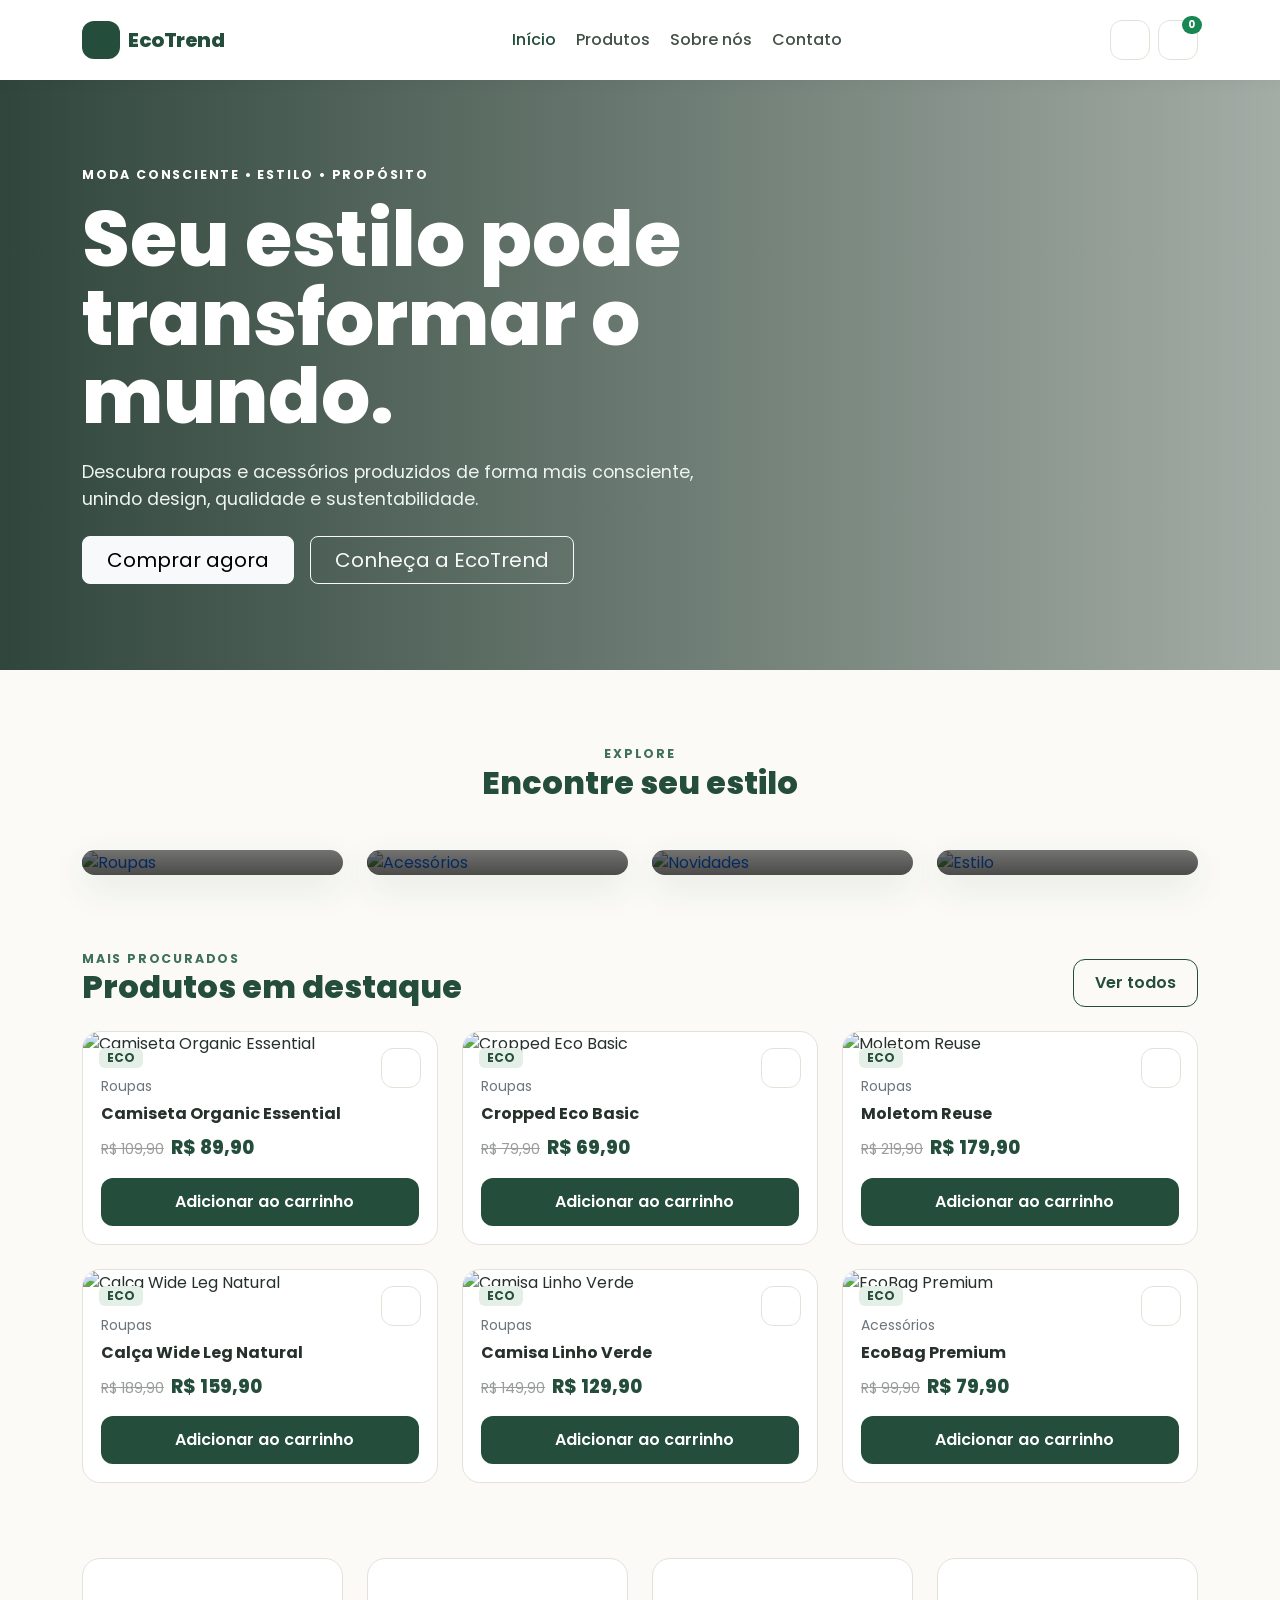
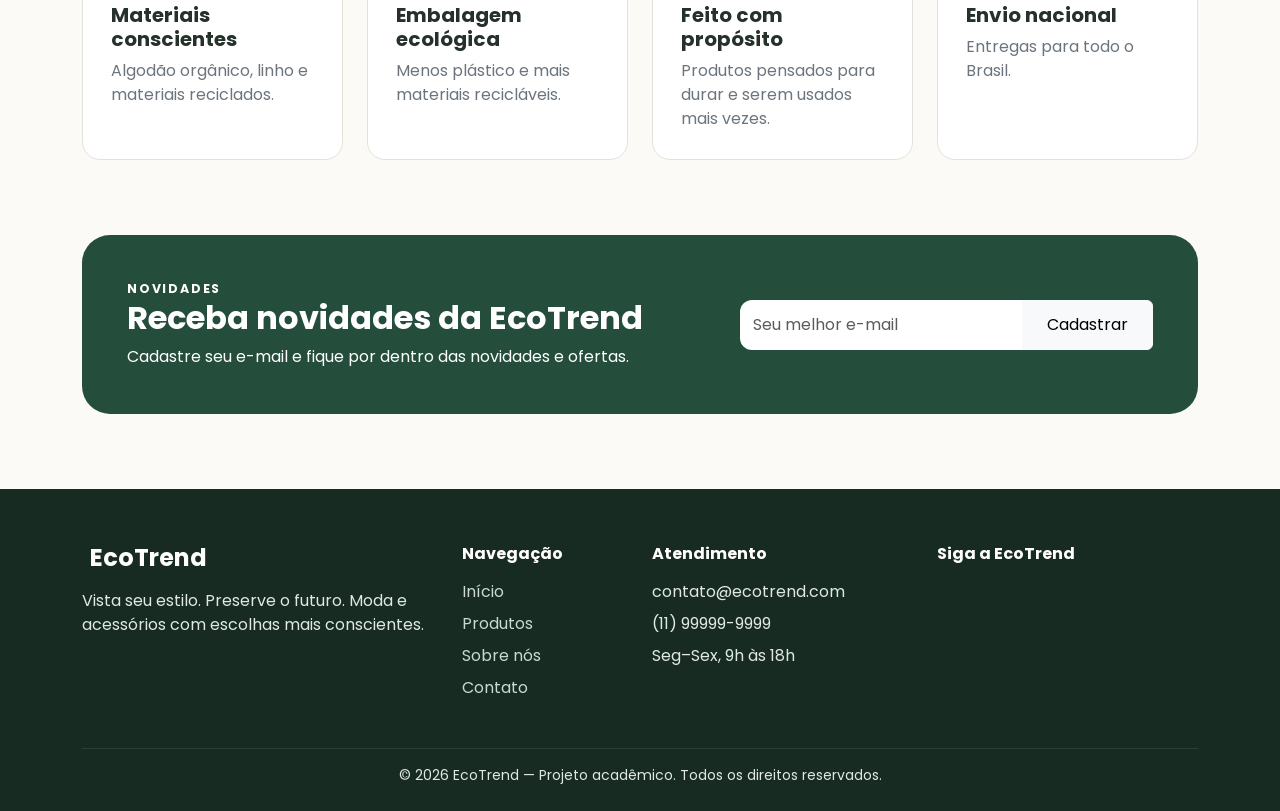
==== index.html @ 38ad5c8c "add coisas" ====
<!doctype html>
<html lang="pt-BR">

<head>
    <meta charset="utf-8">
    <meta name="viewport" content="width=device-width, initial-scale=1">
    <title>Início | EcoTrend</title>
    <link rel="preconnect" href="https://fonts.googleapis.com">
    <link rel="preconnect" href="https://fonts.gstatic.com" crossorigin>
    <link href="https://fonts.googleapis.com/css2?family=Poppins:wght@300;400;500;600;700;800&display=swap"
        rel="stylesheet">
    <link href="https://cdn.jsdelivr.net/npm/bootstrap@5.3.8/dist/css/bootstrap.min.css" rel="stylesheet">
    <link rel="stylesheet" href="https://cdnjs.cloudflare.com/ajax/libs/font-awesome/7.0.0/css/all.min.css">
    <link rel="stylesheet" href="css/style.css">
</head>

<body>
    <nav class="navbar navbar-expand-lg sticky-top">
        <div class="container py-2">
            <a class="navbar-brand brand d-flex align-items-center" href="index.html"><span class="brand-mark"><i
                        class="fa-solid fa-leaf"></i></span>EcoTrend</a>
            <button class="navbar-toggler" type="button" data-bs-toggle="collapse" data-bs-target="#nav"><span
                    class="navbar-toggler-icon"></span></button>
            <div class="collapse navbar-collapse" id="nav">
                <ul class="navbar-nav mx-auto">
                    <li class="nav-item"><a class="nav-link active" href="index.html"><i
                                class="fa-solid fa-house me-1"></i>Início</a></li>
                    <li class="nav-item"><a class="nav-link " href="produtos.html"><i
                                class="fa-solid fa-grid-2 me-1"></i>Produtos</a></li>
                    <li class="nav-item"><a class="nav-link " href="sobre.html"><i
                                class="fa-solid fa-users me-1"></i>Sobre nós</a></li>
                    <li class="nav-item"><a class="nav-link " href="contato.html"><i
                                class="fa-solid fa-envelope me-1"></i>Contato</a></li>
                </ul>
                <div class="d-flex align-items-center gap-2">
                    <button class="icon-btn theme-toggle" title="Modo escuro"><i class="fa-solid fa-moon"></i></button>
                    <a class="icon-btn position-relative" href="carrinho.html" title="Carrinho"><i
                            class="fa-solid fa-bag-shopping"></i><span
                            class="badge rounded-pill bg-success cart-badge cart-count">0</span></a>
                </div>
            </div>
        </div>
    </nav>
    <section class="hero">
        <div class="container">
            <div class="row">
                <div class="col-lg-8">
                    <div class="eyebrow text-white mb-3">Moda consciente • Estilo • Propósito</div>
                    <h1>Seu estilo pode transformar o mundo.</h1>
                    <p class="mt-4">Descubra roupas e acessórios produzidos de forma mais consciente, unindo design,
                        qualidade e sustentabilidade.</p>
                    <div class="d-flex flex-wrap gap-3 mt-4"><a href="produtos.html"
                            class="btn btn-light btn-lg rounded-3 px-4">Comprar agora</a><a href="sobre.html"
                            class="btn btn-outline-light btn-lg rounded-3 px-4">Conheça a EcoTrend</a></div>
                </div>
            </div>
        </div>
    </section>
    <section class="section">
        <div class="container">
            <div class="text-center mb-5">
                <div class="eyebrow">Explore</div>
                <h2 class="section-title">Encontre seu estilo</h2>
            </div>
            <div class="row g-4">
                <div class="col-md-6 col-lg-3"><a class="category-card d-block" href="produtos.html?cat=Roupas"><img
                            src="https://images.unsplash.com/photo-1485968579580-b6d095142e6e?auto=format&fit=crop&w=900&q=80"
                            class="w-100" alt="Roupas">
                        <div class="category-overlay">
                            <h4>Roupas</h4><span>Ver produtos →</span>
                        </div>
                    </a></div>
                <div class="col-md-6 col-lg-3"><a class="category-card d-block" href="produtos.html?cat=Acessórios"><img
                            src="https://images.unsplash.com/photo-1611652022419-a9419f74343d?auto=format&fit=crop&w=900&q=80"
                            class="w-100" alt="Acessórios">
                        <div class="category-overlay">
                            <h4>Acessórios</h4><span>Ver produtos →</span>
                        </div>
                    </a></div>
                <div class="col-md-6 col-lg-3"><a class="category-card d-block" href="produtos.html"><img
                            src="https://images.unsplash.com/photo-1548883354-7622d03aca27?auto=format&fit=crop&w=900&q=80"
                            class="w-100" alt="Novidades">
                        <div class="category-overlay">
                            <h4>Novidades</h4><span>Ver produtos →</span>
                        </div>
                    </a></div>
                <div class="col-md-6 col-lg-3"><a class="category-card d-block" href="produtos.html"><img
                            src="https://images.unsplash.com/photo-1542291026-7eec264c27ff?auto=format&fit=crop&w=900&q=80"
                            class="w-100" alt="Estilo">
                        <div class="category-overlay">
                            <h4>Estilo</h4><span>Ver produtos →</span>
                        </div>
                    </a></div>
            </div>
        </div>
    </section>
    <section class="section pt-0">
        <div class="container">
            <div class="d-flex justify-content-between align-items-end mb-4">
                <div>
                    <div class="eyebrow">Mais procurados</div>
                    <h2 class="section-title mb-0">Produtos em destaque</h2>
                </div><a href="produtos.html" class="btn btn-outline-eco">Ver todos</a>
            </div>
            <div class="row g-4" id="featured-list"></div>
        </div>
    </section>
    <section class="section pt-0">
        <div class="container">
            <div class="row g-4">
                <div class="col-md-3">
                    <div class="feature"><i class="fa-solid fa-recycle"></i>
                        <h5 class="fw-bold mt-3">Materiais conscientes</h5>
                        <p class="text-secondary mb-0">Algodão orgânico, linho e materiais reciclados.</p>
                    </div>
                </div>
                <div class="col-md-3">
                    <div class="feature"><i class="fa-solid fa-box"></i>
                        <h5 class="fw-bold mt-3">Embalagem ecológica</h5>
                        <p class="text-secondary mb-0">Menos plástico e mais materiais recicláveis.</p>
                    </div>
                </div>
                <div class="col-md-3">
                    <div class="feature"><i class="fa-regular fa-heart"></i>
                        <h5 class="fw-bold mt-3">Feito com propósito</h5>
                        <p class="text-secondary mb-0">Produtos pensados para durar e serem usados mais vezes.</p>
                    </div>
                </div>
                <div class="col-md-3">
                    <div class="feature"><i class="fa-solid fa-truck"></i>
                        <h5 class="fw-bold mt-3">Envio nacional</h5>
                        <p class="text-secondary mb-0">Entregas para todo o Brasil.</p>
                    </div>
                </div>
            </div>
        </div>
    </section>
    <section class="section pt-0">
        <div class="container">
            <div class="newsletter">
                <div class="row align-items-center g-4">
                    <div class="col-lg-7">
                        <div class="eyebrow text-white">Novidades</div>
                        <h2 class="fw-bold">Receba novidades da EcoTrend</h2>
                        <p class="mb-0">Cadastre seu e-mail e fique por dentro das novidades e ofertas.</p>
                    </div>
                    <div class="col-lg-5">
                        <form onsubmit="event.preventDefault();showToast('Cadastro realizado com sucesso! 🌱')">
                            <div class="input-group"><input type="email" class="form-control"
                                    placeholder="Seu melhor e-mail" required><button class="btn btn-light px-4"
                                    type="submit">Cadastrar</button></div>
                        </form>
                    </div>
                </div>
            </div>
        </div>
    </section>
    <footer>
        <div class="container">
            <div class="row g-4">
                <div class="col-lg-4">
                    <h4 class="footer-title"><i class="fa-solid fa-leaf me-2"></i>EcoTrend</h4>
                    <p class="mt-3">Vista seu estilo. Preserve o futuro. Moda e acessórios com escolhas mais
                        conscientes.</p>
                </div>
                <div class="col-6 col-lg-2">
                    <h6 class="footer-title">Navegação</h6>
                    <div class="d-grid gap-2 mt-3"><a href="index.html">Início</a><a href="produtos.html">Produtos</a><a
                            href="sobre.html">Sobre nós</a><a href="contato.html">Contato</a></div>
                </div>
                <div class="col-6 col-lg-3">
                    <h6 class="footer-title">Atendimento</h6>
                    <div class="d-grid gap-2 mt-3"><span>contato@ecotrend.com</span><span>(11)
                            99999-9999</span><span>Seg–Sex, 9h às 18h</span></div>
                </div>
                <div class="col-lg-3">
                    <h6 class="footer-title">Siga a EcoTrend</h6>
                    <div class="fs-4 d-flex gap-3 mt-3"><a href="#"><i class="fa-brands fa-instagram"></i></a><a
                            href="#"><i class="fa-brands fa-facebook"></i></a><a href="#"><i
                                class="fa-brands fa-tiktok"></i></a></div>
                </div>
            </div>
            <hr class="border-secondary mt-5">
            <div class="text-center small">© 2026 EcoTrend — Projeto acadêmico. Todos os direitos reservados.</div>
        </div>
    </footer>
    <div class="toast-container position-fixed bottom-0 end-0 p-3">
        <div id="toast" class="toast" role="alert">
            <div class="toast-header"><i class="fa-solid fa-circle-check text-success me-2"></i><strong
                    class="me-auto">EcoTrend</strong><button type="button" class="btn-close"
                    data-bs-dismiss="toast"></button></div>
            <div class="toast-body">Produto adicionado!</div>
        </div>
    </div>
    <script src="https://cdn.jsdelivr.net/npm/bootstrap@5.3.8/dist/js/bootstrap.bundle.min.js"></script>
    <script src="js/script.js"></script>
</body>

</html>
---- css/style.css ----
:root {
    --green: #244d3c;
    --green-2: #3f7059;
    --light: #f4f1e8;
    --cream: #fbfaf6;
    --text: #26312b;
    --muted: #6d766f;
    --border: #e4e1d8;
    --shadow: 0 12px 35px rgba(36, 77, 60, .10);
}

* {
    box-sizing: border-box
}

body {
    font-family: 'Poppins', sans-serif;
    background: var(--cream);
    color: var(--text)
}

a {
    text-decoration: none
}

.navbar {
    background: rgba(255, 255, 255, .96);
    backdrop-filter: blur(10px);
    box-shadow: 0 2px 15px rgba(0, 0, 0, .04)
}

.brand {
    font-weight: 800;
    color: var(--green) !important;
    letter-spacing: -.5px
}

.brand-mark {
    display: inline-flex;
    width: 38px;
    height: 38px;
    border-radius: 12px;
    background: var(--green);
    color: #fff;
    align-items: center;
    justify-content: center;
    margin-right: 8px
}

.nav-link {
    font-weight: 500;
    color: #435047 !important
}

.nav-link:hover,
.nav-link.active {
    color: var(--green) !important
}

.hero {
    min-height: 590px;
    background: linear-gradient(90deg, rgba(20, 45, 34, .88), rgba(20, 45, 34, .38)), url('https://images.unsplash.com/photo-1529139574466-a303027c1d8b?auto=format&fit=crop&w=1800&q=85') center/cover;
    display: flex;
    align-items: center;
    color: #fff
}

.hero h1 {
    font-size: clamp(2.5rem, 6vw, 5rem);
    font-weight: 800;
    line-height: 1.02
}

.hero p {
    font-size: 1.1rem;
    max-width: 620px;
    color: #eef4ef
}

.btn-eco {
    background: var(--green);
    color: #fff;
    border: 0;
    border-radius: 12px;
    padding: 12px 22px;
    font-weight: 600
}

.btn-eco:hover {
    background: #18392c;
    color: #fff
}

.btn-outline-eco {
    border: 1px solid var(--green);
    color: var(--green);
    border-radius: 12px;
    padding: 11px 21px;
    font-weight: 600
}

.section {
    padding: 75px 0
}

.section-title {
    font-weight: 800;
    color: var(--green)
}

.eyebrow {
    color: var(--green-2);
    font-weight: 700;
    text-transform: uppercase;
    letter-spacing: 1.8px;
    font-size: .78rem
}

.category-card {
    border: 0;
    border-radius: 20px;
    overflow: hidden;
    box-shadow: var(--shadow);
    position: relative
}

.category-card img {
    height: 290px;
    object-fit: cover;
    transition: .35s
}

.category-card:hover img {
    transform: scale(1.04)
}

.category-overlay {
    position: absolute;
    inset: auto 0 0;
    padding: 25px;
    background: linear-gradient(transparent, rgba(0, 0, 0, .7));
    color: #fff
}

.product-card {
    border: 1px solid var(--border);
    border-radius: 18px;
    overflow: hidden;
    background: #fff;
    height: 100%;
    transition: .25s
}

.product-card:hover {
    transform: translateY(-5px);
    box-shadow: var(--shadow)
}

.product-img {
    height: 300px;
    width: 100%;
    object-fit: cover
}

.product-body {
    padding: 18px
}

.product-name {
    font-weight: 700;
    color: var(--text)
}

.price {
    font-size: 1.15rem;
    font-weight: 800;
    color: var(--green)
}

.old-price {
    text-decoration: line-through;
    color: #9a9e9a;
    font-size: .9rem;
    margin-right: 7px
}

.badge-eco {
    background: #e3efe7;
    color: var(--green);
    font-weight: 700
}

.icon-btn {
    border: 1px solid var(--border);
    background: #fff;
    width: 40px;
    height: 40px;
    border-radius: 12px;
    display: inline-flex;
    align-items: center;
    justify-content: center;
    color: var(--green)
}

.feature {
    background: #fff;
    border: 1px solid var(--border);
    border-radius: 18px;
    padding: 28px;
    height: 100%
}

.feature i {
    font-size: 2rem;
    color: var(--green)
}

.newsletter {
    background: var(--green);
    color: #fff;
    border-radius: 28px;
    padding: 45px
}

.newsletter input {
    border-radius: 12px;
    border: 0;
    padding: 13px
}

.page-head {
    padding: 60px 0;
    background: var(--light)
}

.filter-box {
    background: #fff;
    border: 1px solid var(--border);
    border-radius: 18px;
    padding: 22px;
    position: sticky;
    top: 90px
}

.form-control,
.form-select {
    border-radius: 12px;
    padding: 12px;
    border-color: var(--border)
}

.form-control:focus,
.form-select:focus {
    border-color: var(--green);
    box-shadow: 0 0 0 .2rem rgba(36, 77, 60, .1)
}

footer {
    background: #172b22;
    color: #dfe9e2;
    padding: 55px 0 25px
}

footer a {
    color: #cbd9d0
}

footer a:hover {
    color: #fff
}

.footer-title {
    font-weight: 700;
    color: #fff
}

.cart-badge {
    font-size: .65rem;
    position: absolute;
    top: -5px;
    right: -5px
}

.cart-item {
    background: #fff;
    border: 1px solid var(--border);
    border-radius: 16px;
    padding: 18px
}

.cart-img {
    width: 90px;
    height: 110px;
    object-fit: cover;
    border-radius: 12px
}

.toast-container {
    z-index: 2000
}

.product-detail-img {
    width: 100%;
    height: 580px;
    object-fit: cover;
    border-radius: 25px
}

.color-dot {
    width: 28px;
    height: 28px;
    border-radius: 50%;
    display: inline-block;
    border: 2px solid #fff;
    box-shadow: 0 0 0 1px #bbb;
    margin-right: 8px
}

.quantity {
    display: flex;
    align-items: center;
    border: 1px solid var(--border);
    border-radius: 12px;
    width: max-content
}

.quantity button {
    border: 0;
    background: transparent;
    width: 42px;
    height: 42px
}

.quantity span {
    min-width: 35px;
    text-align: center;
    font-weight: 700
}

.empty {
    padding: 80px 20px;
    text-align: center
}

.dark {
    --cream: #111814;
    --text: #e8eee9;
    --border: #2c3932;
    --light: #1b2821
}

.dark .navbar,
.dark .product-card,
.dark .feature,
.dark .filter-box,
.dark .cart-item,
.dark .icon-btn {
    background: #17211c;
    color: #e8eee9
}

.dark .navbar {
    border-bottom: 1px solid #2c3932
}

.dark .nav-link {
    color: #d7e1da !important
}

.dark .product-name {
    color: #e8eee9
}

.dark .form-control,
.dark .form-select {
    background: #17211c;
    color: #e8eee9;
    border-color: #35453c
}

.dark .section-title {
    color: #9bc4aa
}

@media(max-width:991px) {
    .hero {
        min-height: 520px
    }

    .product-detail-img {
        height: 430px
    }

    .filter-box {
        position: static
    }
}

@media(max-width:575px) {
    .section {
        padding: 55px 0
    }

    .hero {
        min-height: 520px
    }

    .product-img {
        height: 250px
    }

    .category-card img {
        height: 230px
    }
}
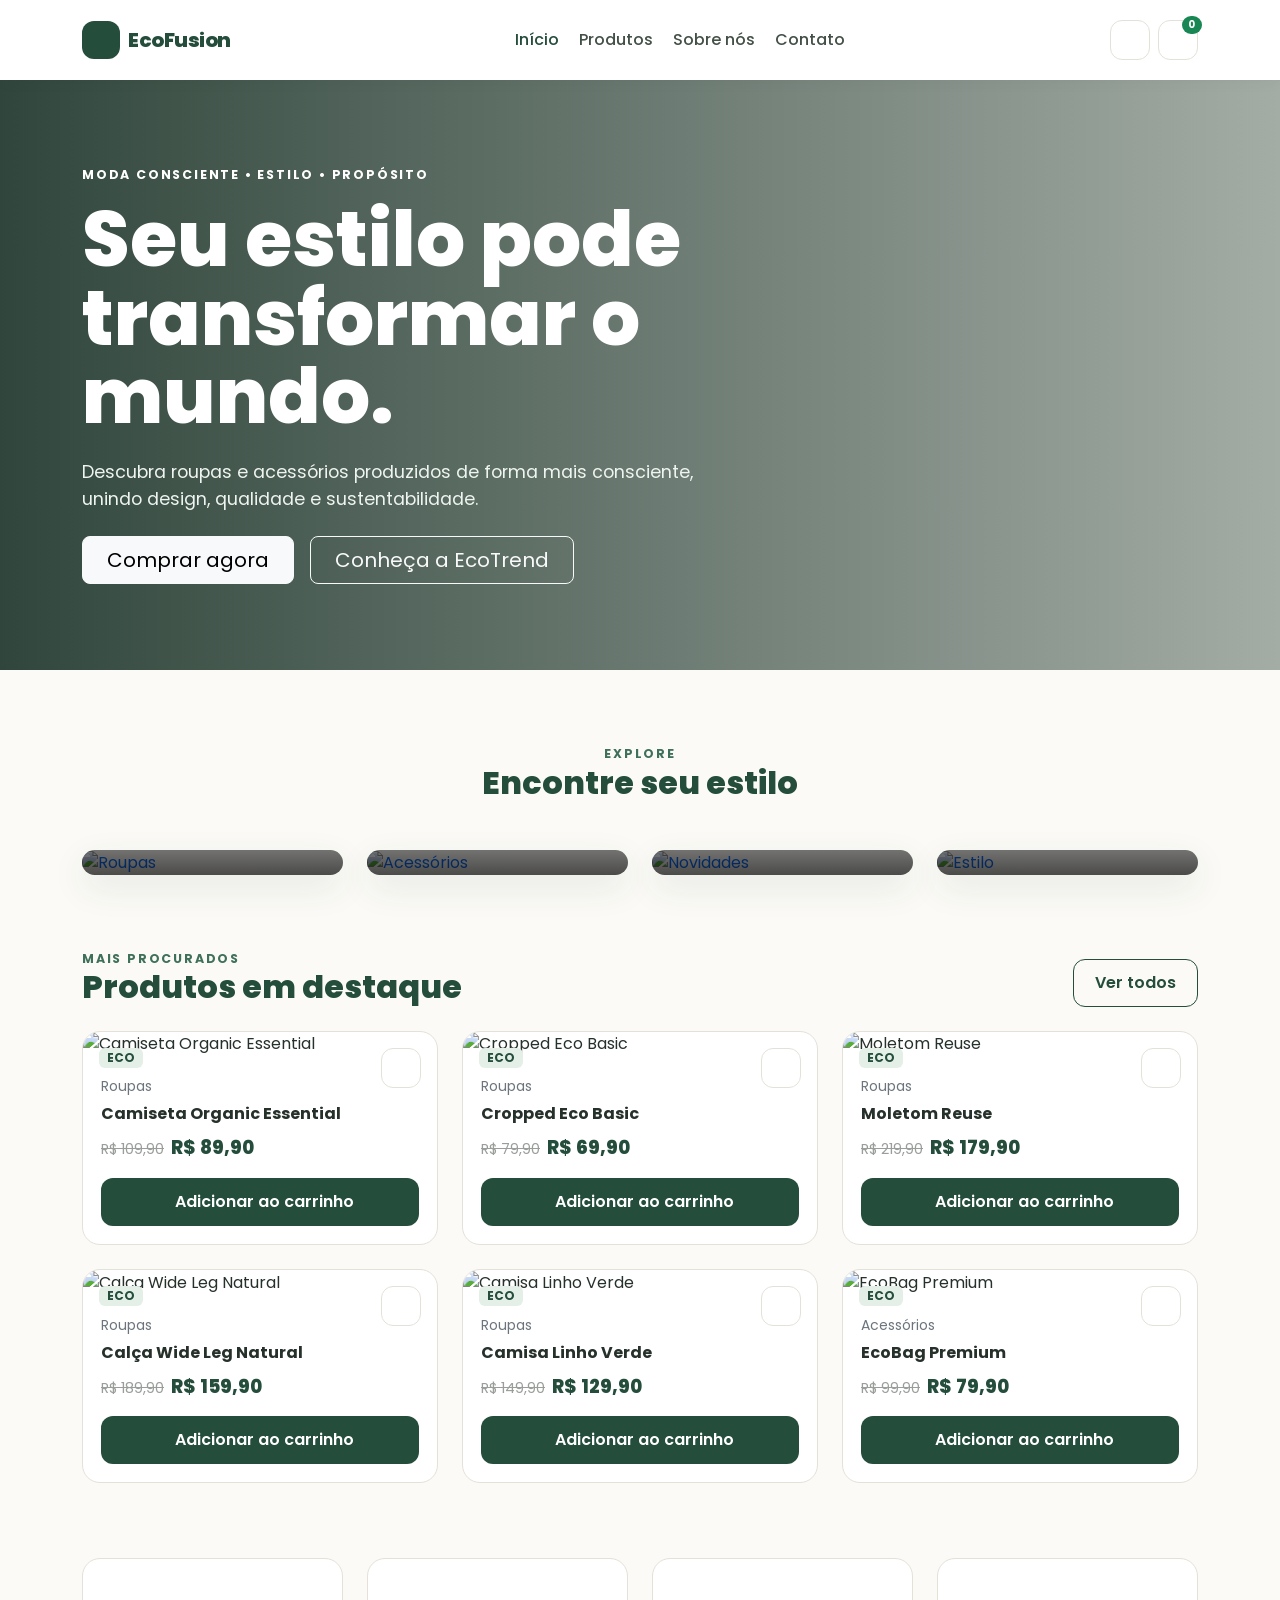
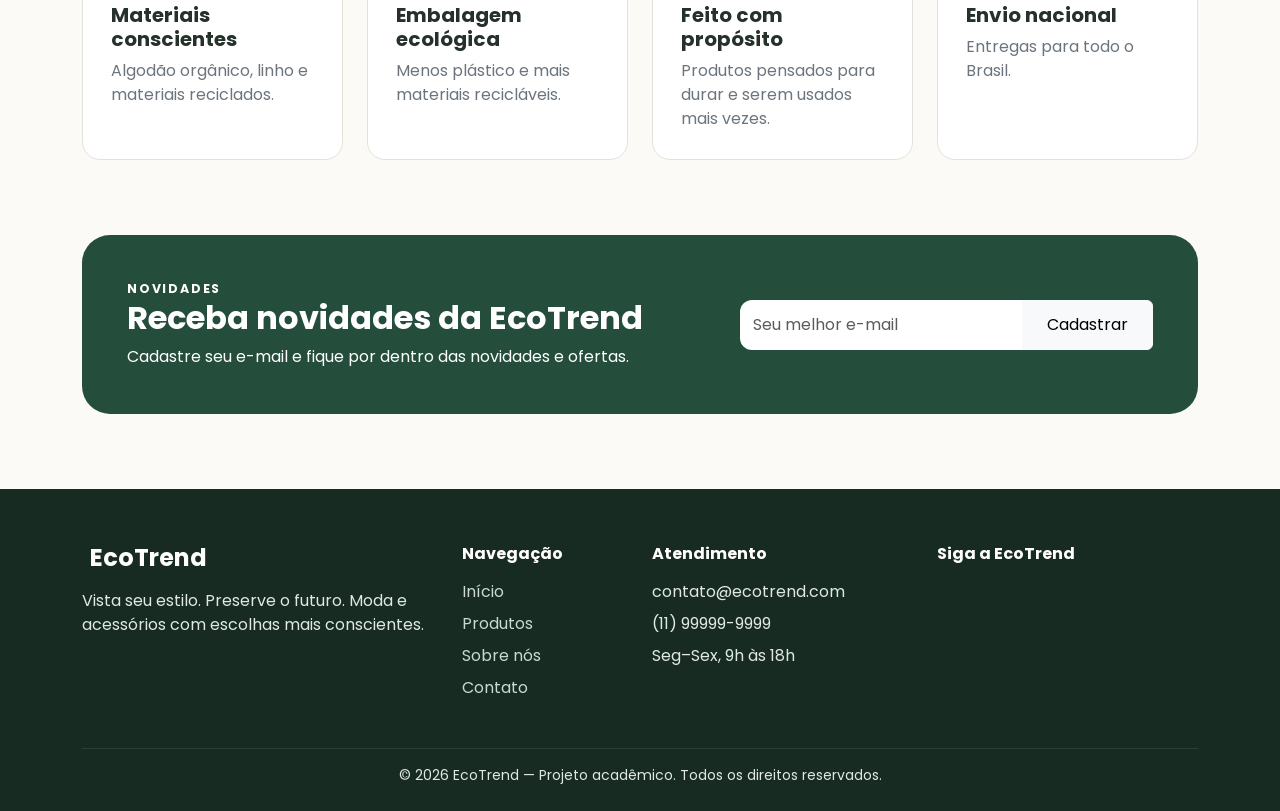
==== commit 0765e011: "mudando o nome" ====
--- a/index.html
+++ b/index.html
@@ -4,7 +4,7 @@
 <head>
     <meta charset="utf-8">
     <meta name="viewport" content="width=device-width, initial-scale=1">
-    <title>Início | EcoTrend</title>
+    <title>Início | EcoFusion</title>
     <link rel="preconnect" href="https://fonts.googleapis.com">
     <link rel="preconnect" href="https://fonts.gstatic.com" crossorigin>
     <link href="https://fonts.googleapis.com/css2?family=Poppins:wght@300;400;500;600;700;800&display=swap"
@@ -18,7 +18,7 @@
     <nav class="navbar navbar-expand-lg sticky-top">
         <div class="container py-2">
             <a class="navbar-brand brand d-flex align-items-center" href="index.html"><span class="brand-mark"><i
-                        class="fa-solid fa-leaf"></i></span>EcoTrend</a>
+                        class="fa-solid fa-leaf"></i></span>EcoFusion</a>
             <button class="navbar-toggler" type="button" data-bs-toggle="collapse" data-bs-target="#nav"><span
                     class="navbar-toggler-icon"></span></button>
             <div class="collapse navbar-collapse" id="nav">
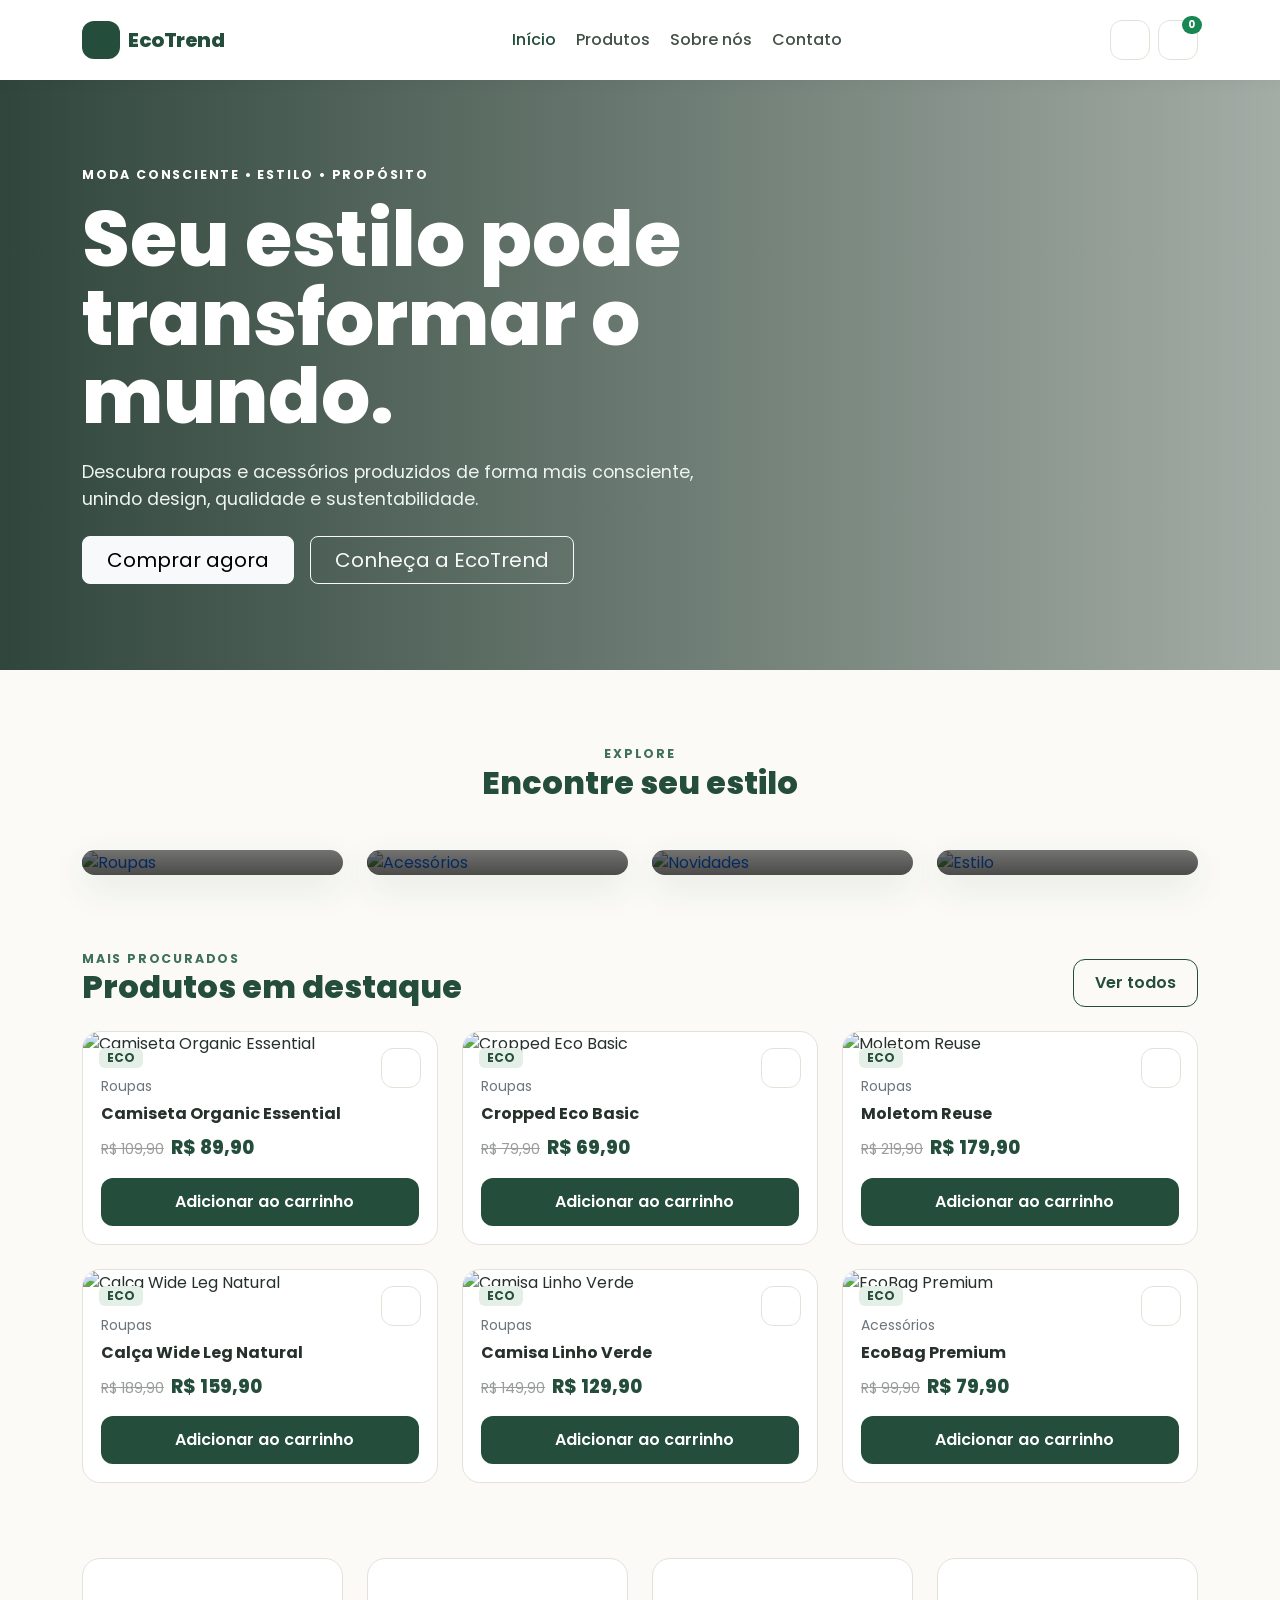
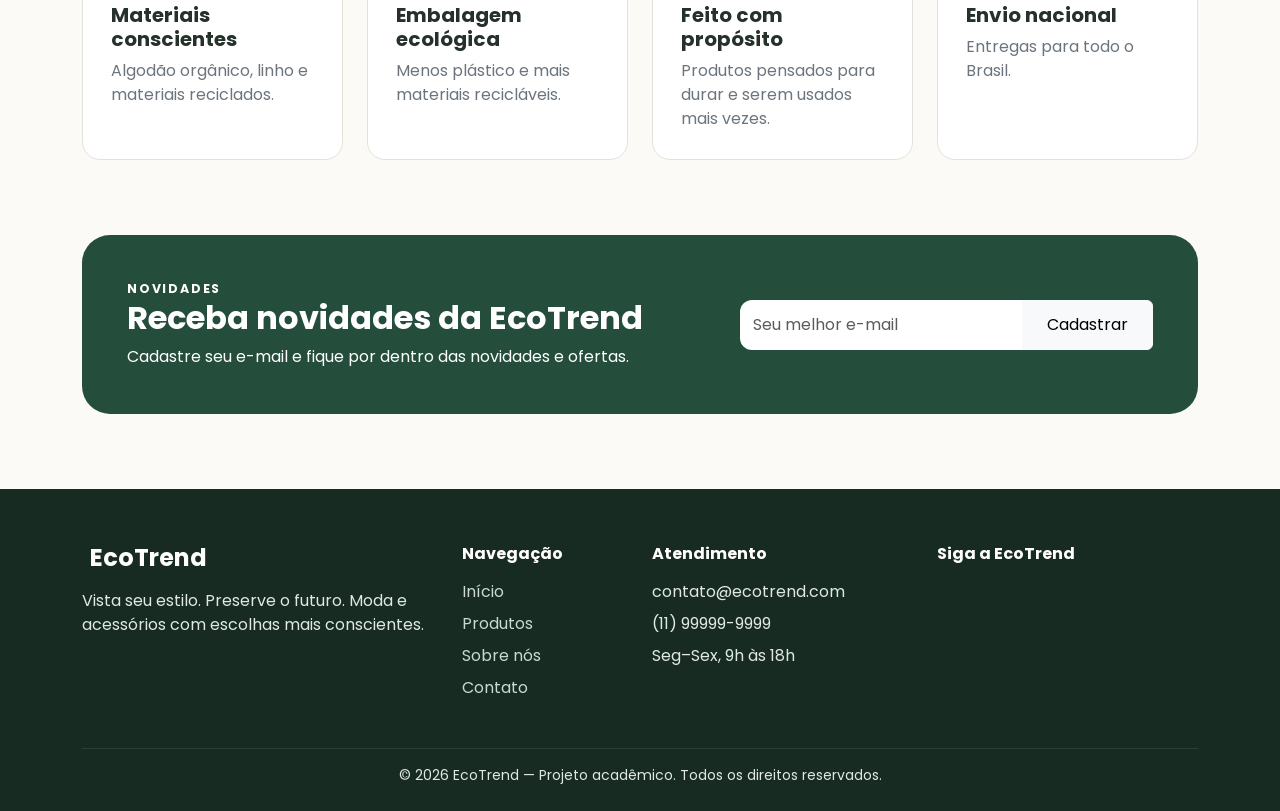
==== commit 649547e5: "arrumando a cagada" ====
--- a/index.html
+++ b/index.html
@@ -4,7 +4,7 @@
 <head>
     <meta charset="utf-8">
     <meta name="viewport" content="width=device-width, initial-scale=1">
-    <title>Início | EcoFusion</title>
+    <title>Início | EcoTrend</title>
     <link rel="preconnect" href="https://fonts.googleapis.com">
     <link rel="preconnect" href="https://fonts.gstatic.com" crossorigin>
     <link href="https://fonts.googleapis.com/css2?family=Poppins:wght@300;400;500;600;700;800&display=swap"
@@ -18,7 +18,7 @@
     <nav class="navbar navbar-expand-lg sticky-top">
         <div class="container py-2">
             <a class="navbar-brand brand d-flex align-items-center" href="index.html"><span class="brand-mark"><i
-                        class="fa-solid fa-leaf"></i></span>EcoFusion</a>
+                        class="fa-solid fa-leaf"></i></span>EcoTrend</a>
             <button class="navbar-toggler" type="button" data-bs-toggle="collapse" data-bs-target="#nav"><span
                     class="navbar-toggler-icon"></span></button>
             <div class="collapse navbar-collapse" id="nav">
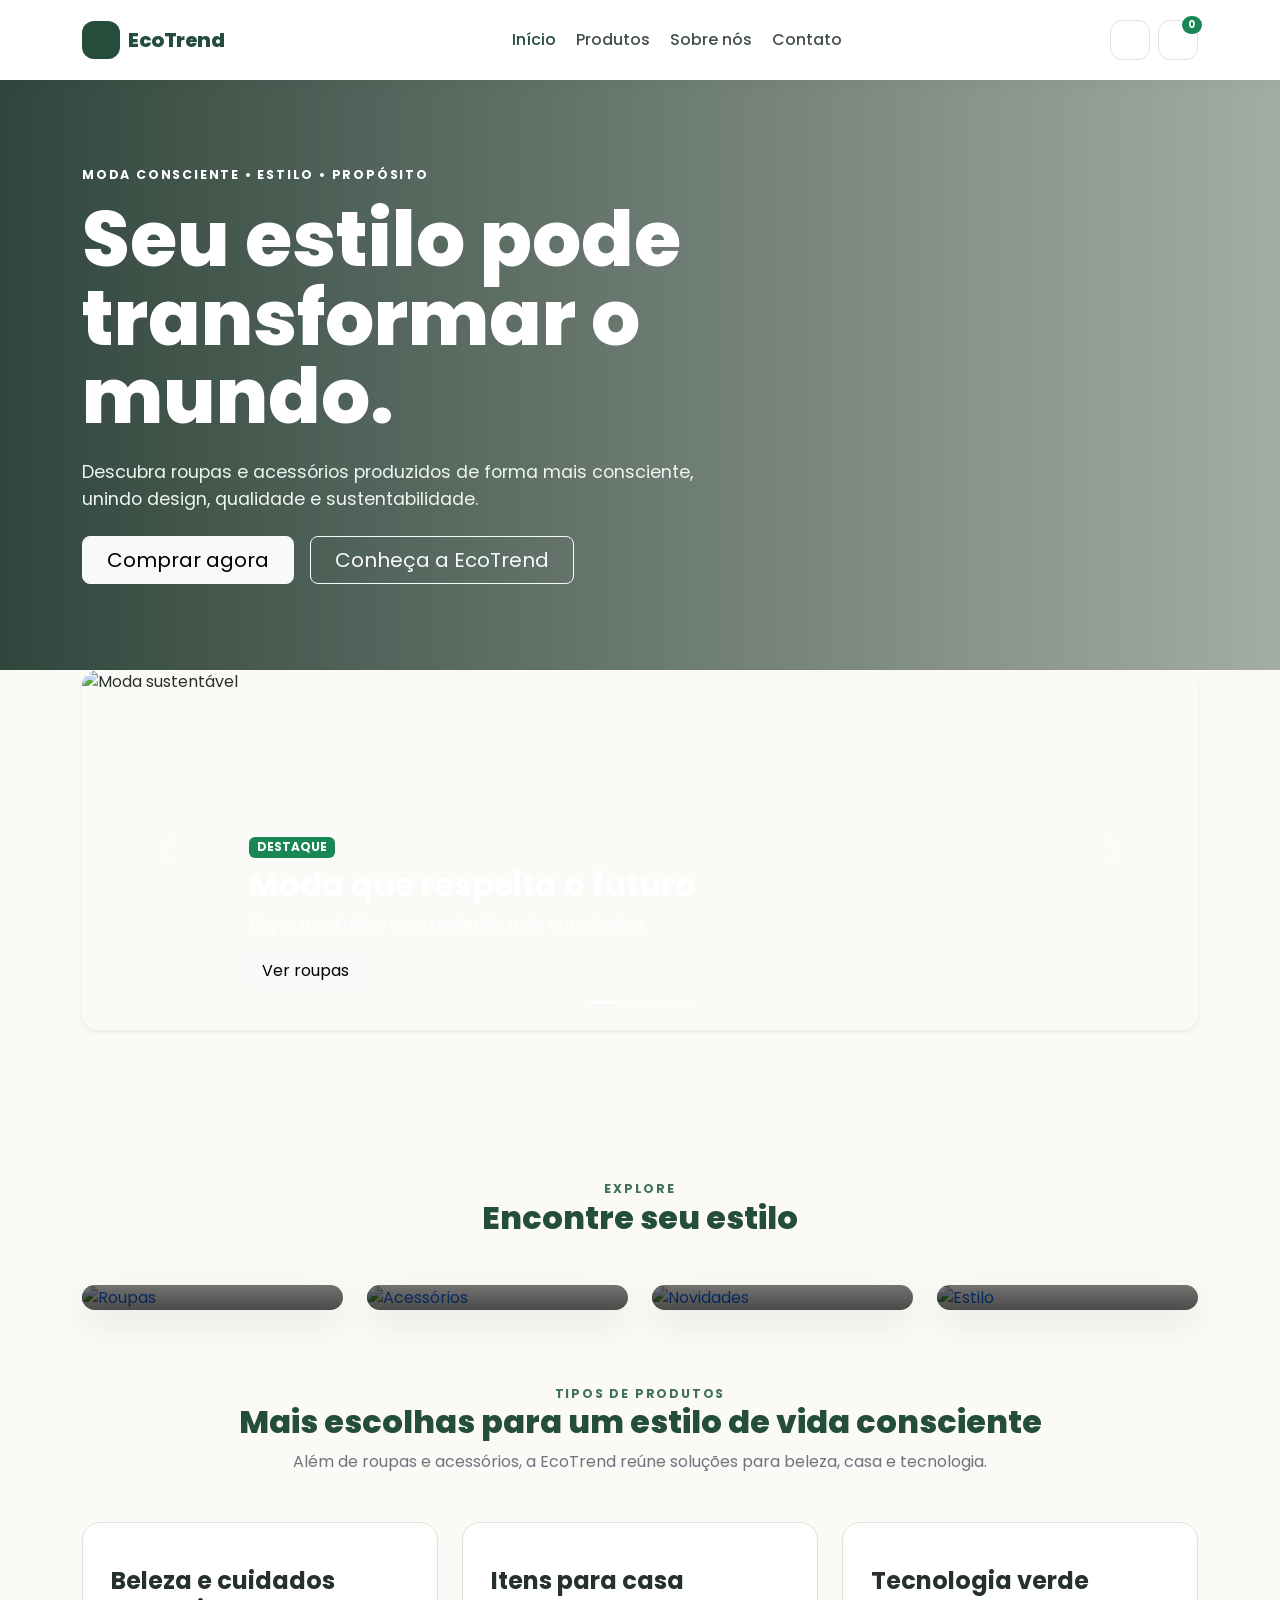
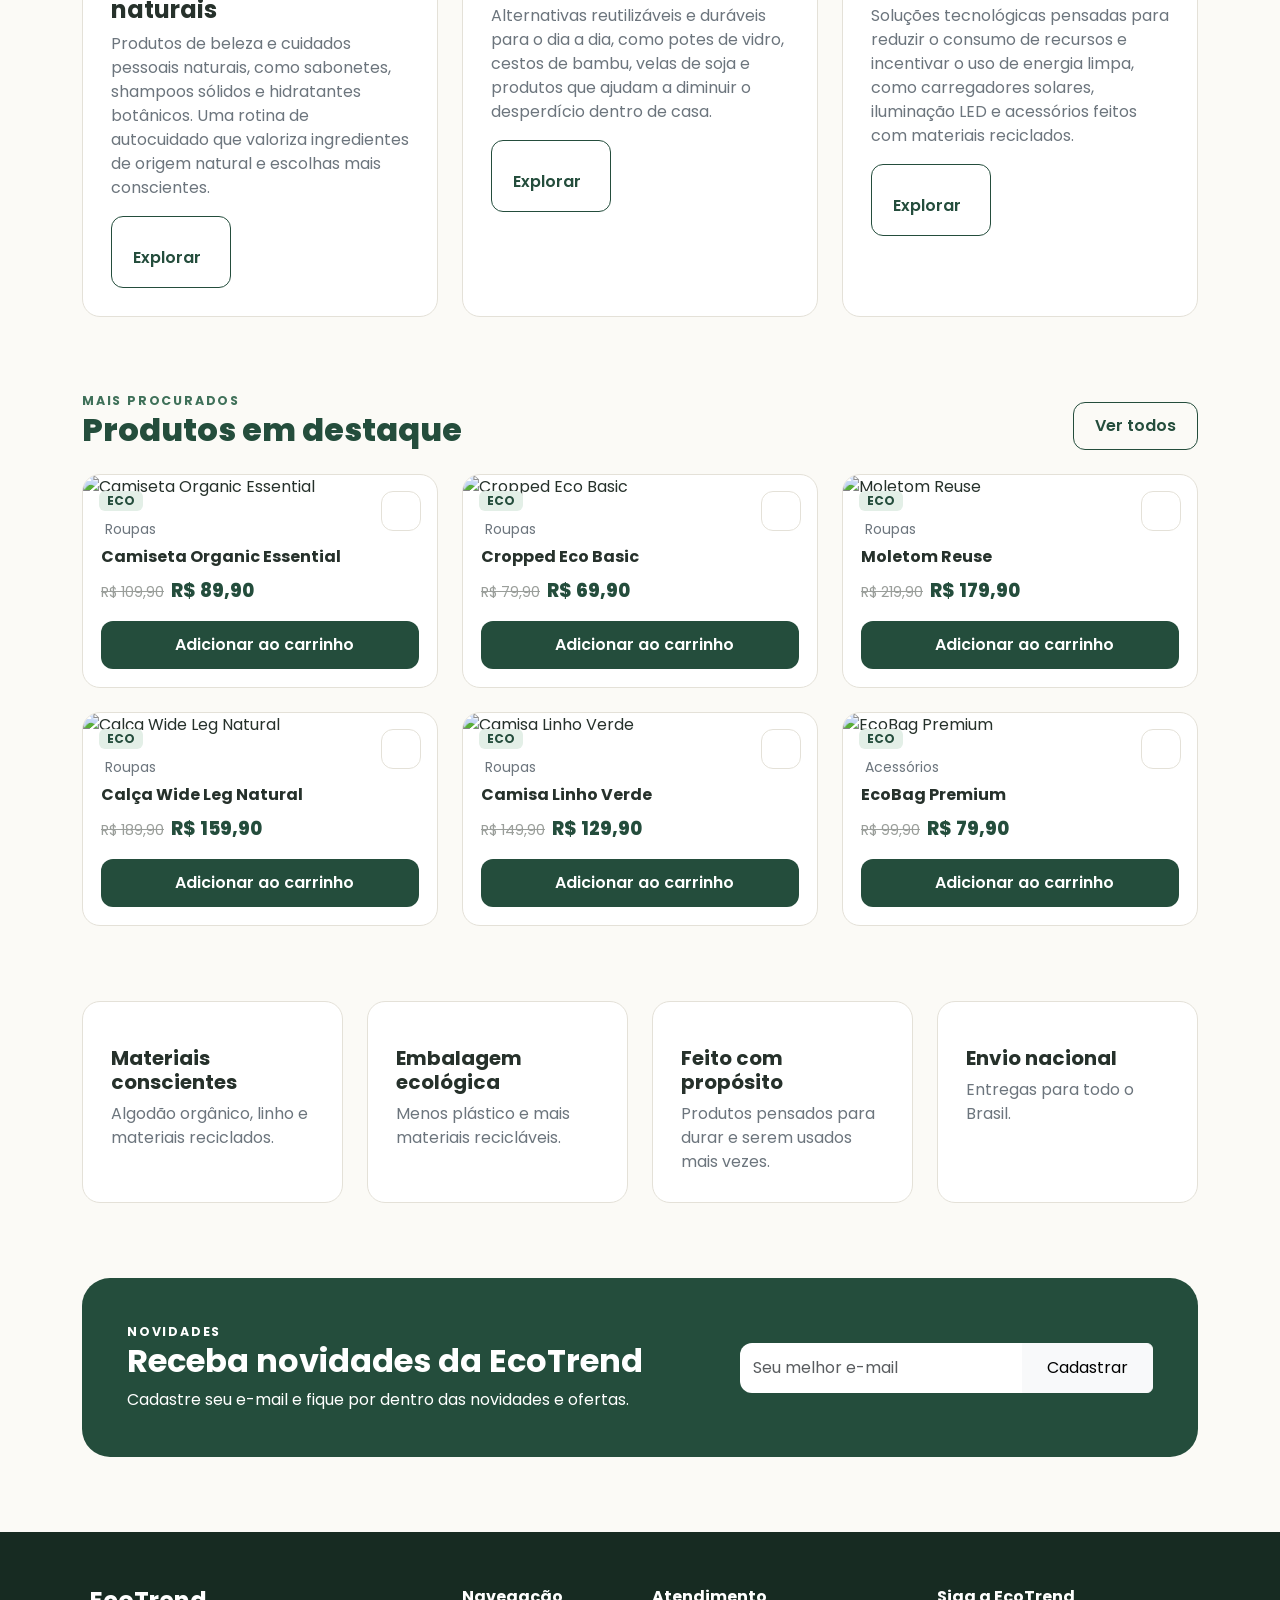
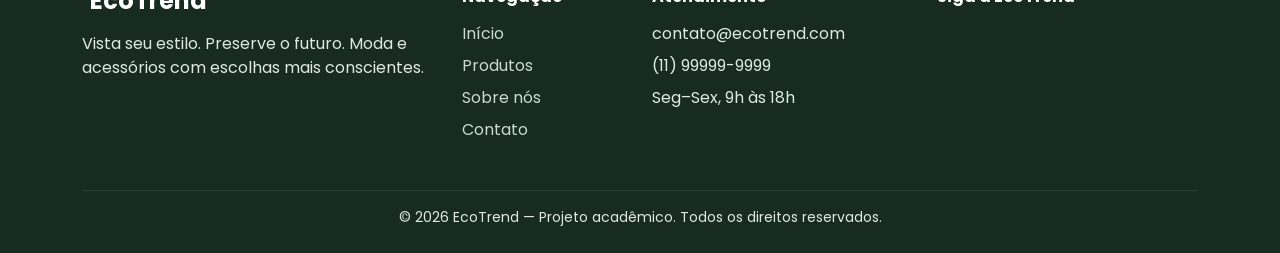
==== commit 9a662530: "atualização" ====
--- a/index.html
+++ b/index.html
@@ -26,7 +26,7 @@
                     <li class="nav-item"><a class="nav-link active" href="index.html"><i
                                 class="fa-solid fa-house me-1"></i>Início</a></li>
                     <li class="nav-item"><a class="nav-link " href="produtos.html"><i
-                                class="fa-solid fa-grid-2 me-1"></i>Produtos</a></li>
+                                class="fa-solid fa-table-cells-large me-1"></i>Produtos</a></li>
                     <li class="nav-item"><a class="nav-link " href="sobre.html"><i
                                 class="fa-solid fa-users me-1"></i>Sobre nós</a></li>
                     <li class="nav-item"><a class="nav-link " href="contato.html"><i
@@ -56,6 +56,55 @@
             </div>
         </div>
     </section>
+    <section class="section pt-0">
+        <div class="container">
+            <div id="ecoCarousel" class="carousel slide shadow-sm rounded-4 overflow-hidden" data-bs-ride="carousel">
+                <div class="carousel-indicators"><button type="button" data-bs-target="#ecoCarousel"
+                        data-bs-slide-to="0" class="active" aria-current="true" aria-label="Slide 1"></button><button
+                        type="button" data-bs-target="#ecoCarousel" data-bs-slide-to="1"
+                        aria-label="Slide 2"></button><button type="button" data-bs-target="#ecoCarousel"
+                        data-bs-slide-to="2" aria-label="Slide 3"></button></div>
+                <div class="carousel-inner">
+                    <div class="carousel-item active"><img
+                            src="https://images.unsplash.com/photo-1521572163474-6864f9cf17ab?auto=format&fit=crop&w=1400&q=80"
+                            class="d-block w-100" style="height:360px;object-fit:cover" alt="Moda sustentável"
+                            onerror="this.onerror=null;this.src='assets/roupas.svg'">
+                        <div class="carousel-caption text-start"><span class="badge bg-success mb-2">DESTAQUE</span>
+                            <h2 class="fw-bold">Moda que respeita o futuro</h2>
+                            <p>Peças produzidas com materiais mais conscientes.</p><a href="produtos.html?cat=Roupas"
+                                class="btn btn-light">Ver roupas</a>
+                        </div>
+                    </div>
+                    <div class="carousel-item"><img
+                            src="https://images.unsplash.com/photo-1608248543803-ba4f8c70ae0b?auto=format&fit=crop&w=1400&q=80"
+                            class="d-block w-100" style="height:360px;object-fit:cover" alt="Beleza natural"
+                            onerror="this.onerror=null;this.src='assets/beleza.svg'">
+                        <div class="carousel-caption text-start"><span class="badge bg-success mb-2">NOVIDADE</span>
+                            <h2 class="fw-bold">Beleza natural</h2>
+                            <p>Cuidados pessoais com escolhas mais conscientes.</p><a
+                                href="produtos.html?cat=Beleza%20e%20Cuidados%20Naturais"
+                                class="btn btn-light">Explorar</a>
+                        </div>
+                    </div>
+                    <div class="carousel-item"><img
+                            src="https://images.unsplash.com/photo-1509391366360-2e959784a276?auto=format&fit=crop&w=1400&q=80"
+                            class="d-block w-100" style="height:360px;object-fit:cover" alt="Tecnologia verde"
+                            onerror="this.onerror=null;this.src='assets/tecnologia.svg'">
+                        <div class="carousel-caption text-start"><span class="badge bg-success mb-2">TECNOLOGIA
+                                VERDE</span>
+                            <h2 class="fw-bold">Energia e inovação</h2>
+                            <p>Soluções para consumir menos e aproveitar melhor os recursos.</p><a
+                                href="produtos.html?cat=Tecnologia%20Verde" class="btn btn-light">Conhecer</a>
+                        </div>
+                    </div>
+                </div><button class="carousel-control-prev" type="button" data-bs-target="#ecoCarousel"
+                    data-bs-slide="prev"><span class="carousel-control-prev-icon"></span><span
+                        class="visually-hidden">Anterior</span></button><button class="carousel-control-next"
+                    type="button" data-bs-target="#ecoCarousel" data-bs-slide="next"><span
+                        class="carousel-control-next-icon"></span><span class="visually-hidden">Próximo</span></button>
+            </div>
+        </div>
+    </section>
     <section class="section">
         <div class="container">
             <div class="text-center mb-5">
@@ -65,32 +114,72 @@
             <div class="row g-4">
                 <div class="col-md-6 col-lg-3"><a class="category-card d-block" href="produtos.html?cat=Roupas"><img
                             src="https://images.unsplash.com/photo-1485968579580-b6d095142e6e?auto=format&fit=crop&w=900&q=80"
-                            class="w-100" alt="Roupas">
+                            class="w-100" alt="Roupas" onerror="this.onerror=null;this.src='assets/roupas.svg'">
                         <div class="category-overlay">
                             <h4>Roupas</h4><span>Ver produtos →</span>
                         </div>
                     </a></div>
                 <div class="col-md-6 col-lg-3"><a class="category-card d-block" href="produtos.html?cat=Acessórios"><img
                             src="https://images.unsplash.com/photo-1611652022419-a9419f74343d?auto=format&fit=crop&w=900&q=80"
-                            class="w-100" alt="Acessórios">
+                            class="w-100" alt="Acessórios" onerror="this.onerror=null;this.src='assets/acessorios.svg'">
                         <div class="category-overlay">
                             <h4>Acessórios</h4><span>Ver produtos →</span>
                         </div>
                     </a></div>
                 <div class="col-md-6 col-lg-3"><a class="category-card d-block" href="produtos.html"><img
                             src="https://images.unsplash.com/photo-1548883354-7622d03aca27?auto=format&fit=crop&w=900&q=80"
-                            class="w-100" alt="Novidades">
+                            class="w-100" alt="Novidades" onerror="this.onerror=null;this.src='assets/beleza.svg'">
                         <div class="category-overlay">
                             <h4>Novidades</h4><span>Ver produtos →</span>
                         </div>
                     </a></div>
                 <div class="col-md-6 col-lg-3"><a class="category-card d-block" href="produtos.html"><img
                             src="https://images.unsplash.com/photo-1542291026-7eec264c27ff?auto=format&fit=crop&w=900&q=80"
-                            class="w-100" alt="Estilo">
+                            class="w-100" alt="Estilo" onerror="this.onerror=null;this.src='assets/casa.svg'">
                         <div class="category-overlay">
                             <h4>Estilo</h4><span>Ver produtos →</span>
                         </div>
                     </a></div>
+            </div>
+        </div>
+    </section>
+    <section class="section pt-0">
+        <div class="container">
+            <div class="text-center mb-5">
+                <div class="eyebrow">Tipos de produtos</div>
+                <h2 class="section-title">Mais escolhas para um estilo de vida consciente</h2>
+                <p class="text-secondary">Além de roupas e acessórios, a EcoTrend reúne soluções para beleza, casa e
+                    tecnologia.</p>
+            </div>
+            <div class="row g-4">
+                <div class="col-md-4">
+                    <div class="feature"><i class="fa-solid fa-leaf"></i>
+                        <h4 class="fw-bold mt-3">Beleza e cuidados naturais</h4>
+                        <p class="text-secondary">Produtos de beleza e cuidados pessoais naturais, como sabonetes,
+                            shampoos sólidos e hidratantes botânicos. Uma rotina de autocuidado que valoriza
+                            ingredientes de origem natural e escolhas mais conscientes.</p><a
+                            href="produtos.html?cat=Beleza%20e%20Cuidados%20Naturais"
+                            class="btn btn-outline-eco">Explorar <i class="fa-solid fa-arrow-right ms-2"></i></a>
+                    </div>
+                </div>
+                <div class="col-md-4">
+                    <div class="feature"><i class="fa-solid fa-house"></i>
+                        <h4 class="fw-bold mt-3">Itens para casa</h4>
+                        <p class="text-secondary">Alternativas reutilizáveis e duráveis para o dia a dia, como potes de
+                            vidro, cestos de bambu, velas de soja e produtos que ajudam a diminuir o desperdício dentro
+                            de casa.</p><a href="produtos.html?cat=Itens%20para%20Casa"
+                            class="btn btn-outline-eco">Explorar <i class="fa-solid fa-arrow-right ms-2"></i></a>
+                    </div>
+                </div>
+                <div class="col-md-4">
+                    <div class="feature"><i class="fa-solid fa-solar-panel"></i>
+                        <h4 class="fw-bold mt-3">Tecnologia verde</h4>
+                        <p class="text-secondary">Soluções tecnológicas pensadas para reduzir o consumo de recursos e
+                            incentivar o uso de energia limpa, como carregadores solares, iluminação LED e acessórios
+                            feitos com materiais reciclados.</p><a href="produtos.html?cat=Tecnologia%20Verde"
+                            class="btn btn-outline-eco">Explorar <i class="fa-solid fa-arrow-right ms-2"></i></a>
+                    </div>
+                </div>
             </div>
         </div>
     </section>
